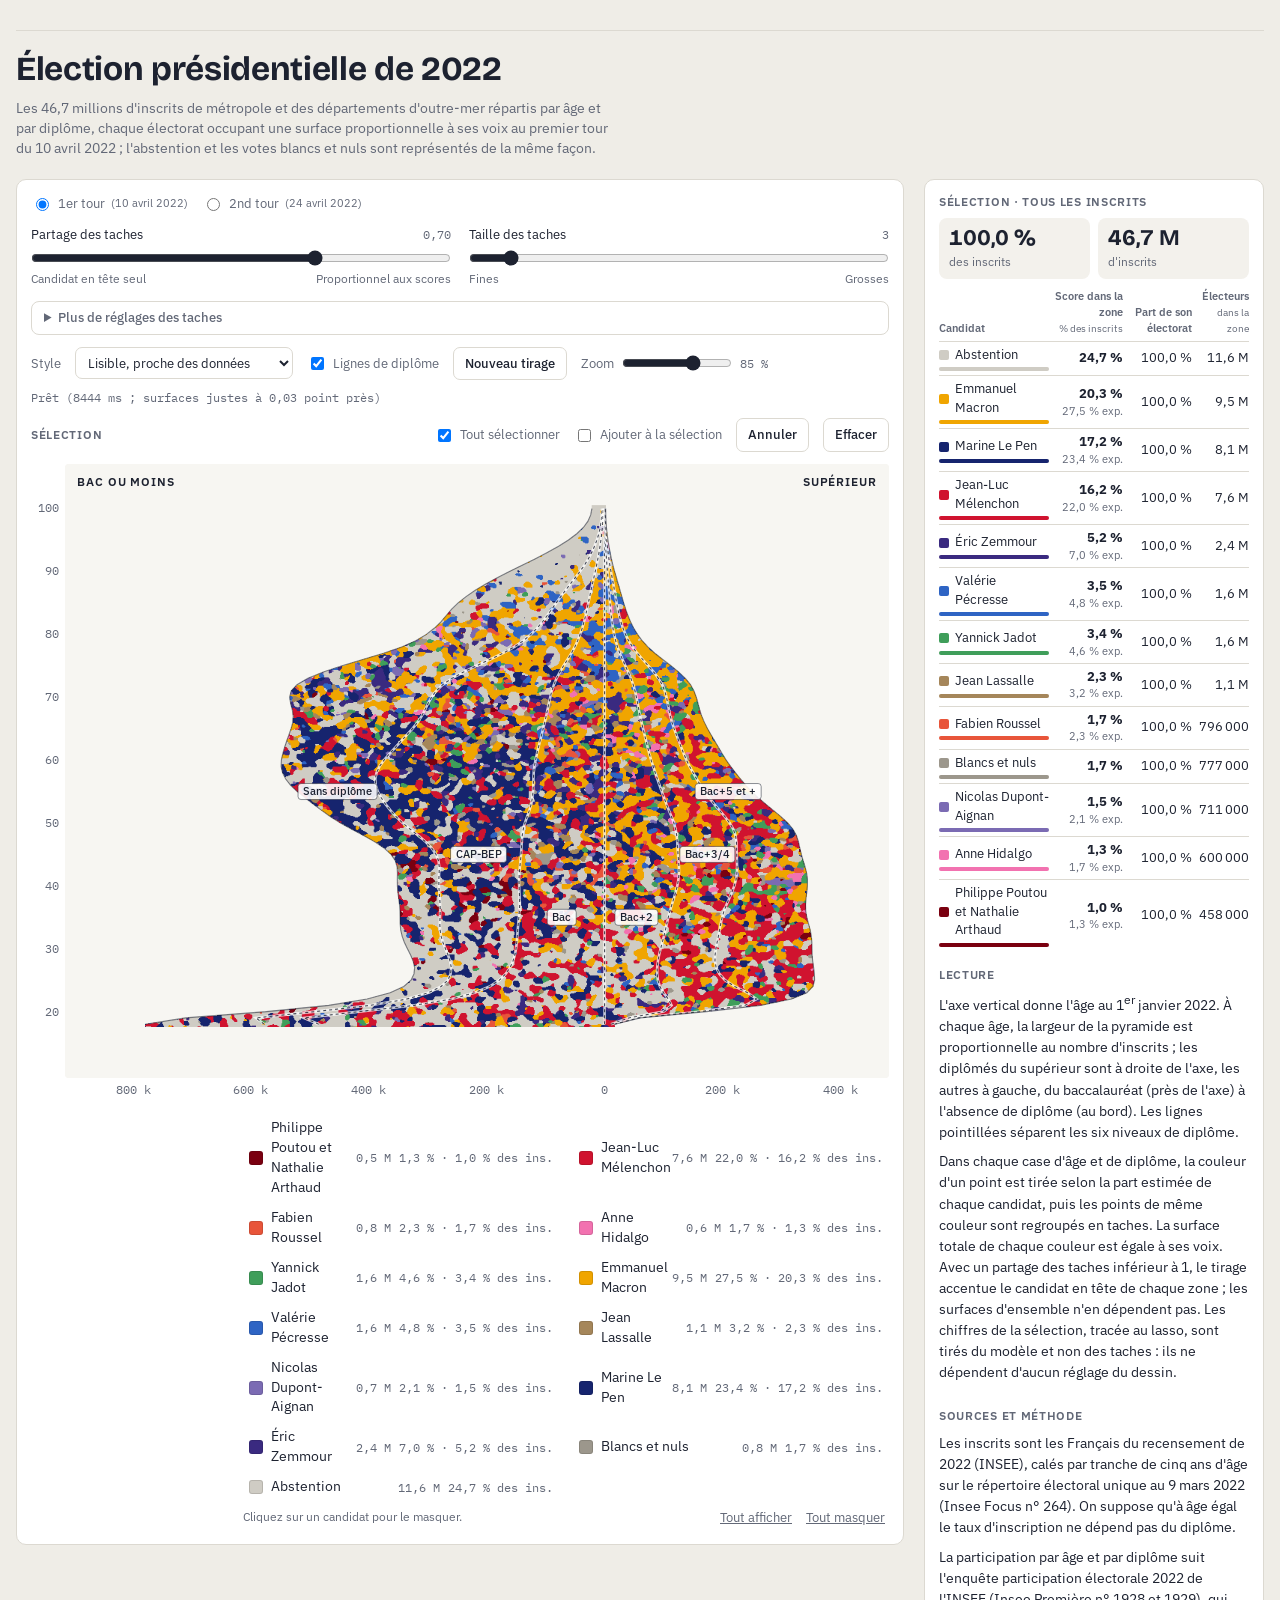
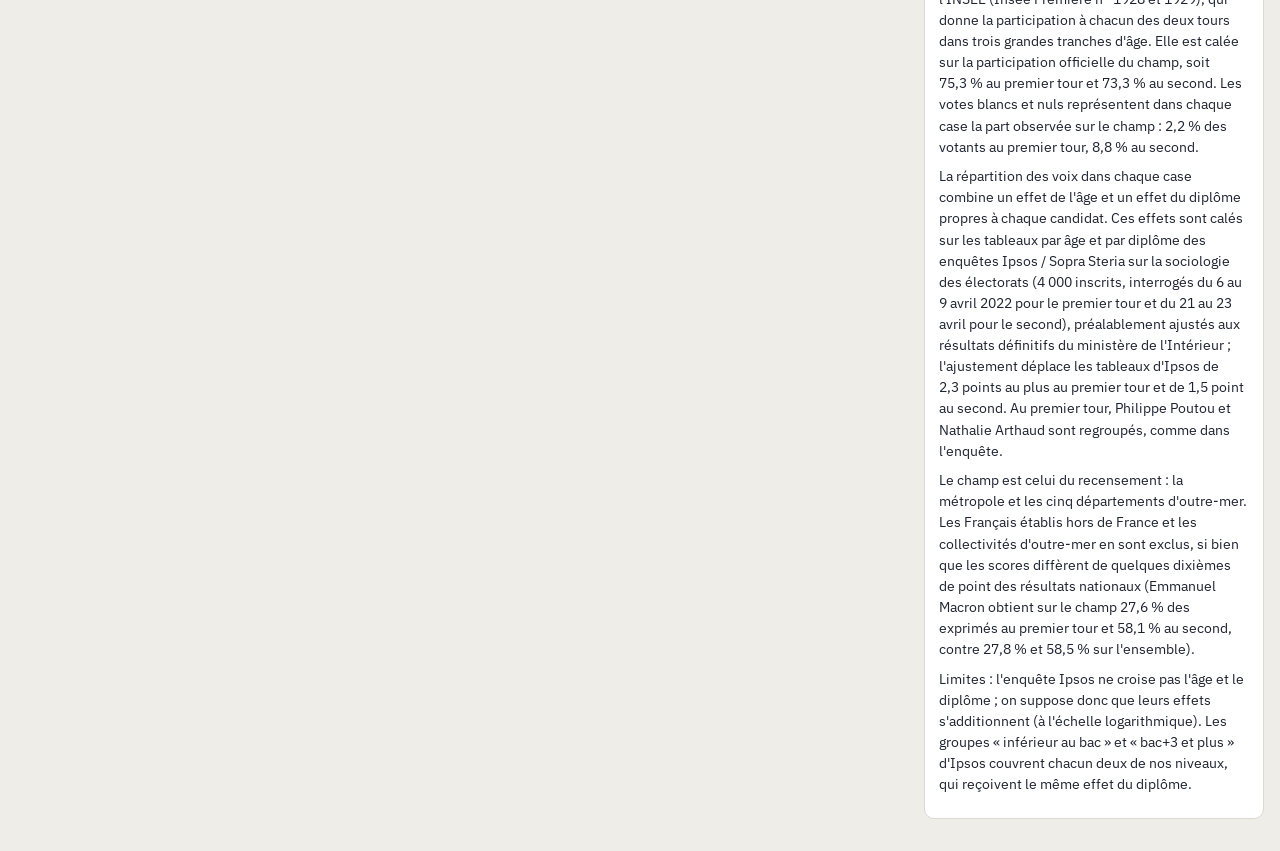
==== carte-2022.html @ 91944480 "Site à jour (version ed663c0 du dépôt de travail)" ====
<!doctype html>
<html lang="fr">
<head>
<meta charset="utf-8">
<meta name="robots" content="noindex, nofollow">
<meta name="viewport" content="width=device-width,initial-scale=1">
<title>Carte sociale du vote, 2022</title>
<link rel="preconnect" href="https://fonts.googleapis.com">
<link rel="stylesheet" href="https://fonts.googleapis.com/css2?family=Bricolage+Grotesque:opsz,wght@12..96,600;12..96,700&family=IBM+Plex+Sans:wght@400;500;600&family=IBM+Plex+Mono:wght@400;500&display=swap">
<link rel="stylesheet" href="style.css?v=ed663c0">
<script src="theme.js?v=ed663c0"></script>
<style>
  .mapbox.sans-gens{grid-template-columns:0 34px minmax(0,1fr)}
  @media (max-width:700px){.mapbox.sans-gens{grid-template-columns:0 26px minmax(0,1fr)}}
  .panel p{margin:0 0 .6em;font-size:.88rem;line-height:1.5}
</style>
</head>
<body>
<div class="wrap">
  <header>
    <nav class="onglets" aria-label="Pages du site"><label class="theme"><input type="checkbox" id="theme"> Mode clair</label></nav>
    <h1>Élection présidentielle de 2022</h1>
    <p class="sub">Les 46,7&nbsp;millions d'inscrits de métropole et des départements d'outre-mer répartis par âge et par diplôme, chaque électorat occupant une surface proportionnelle à ses voix <span id="tour_txt">au premier tour du 10 avril 2022</span> ; l'abstention et les votes blancs et nuls sont représentés de la même façon.</p>
  </header>

  <section class="stage" aria-label="Carte">
    <div class="toolbar" id="tour" role="radiogroup" aria-label="Tour affiché"></div>

    <div class="controls deux">
      <div class="ctl">
        <div class="row"><label for="temp">Partage des taches</label><output id="temp_o"></output></div>
        <input type="range" id="temp" min="0.05" max="1" step="0.05" value="0.7">
        <div class="ends"><span>Candidat en tête seul</span><span>Proportionnel aux scores</span></div>
      </div>
      <div class="ctl">
        <div class="row"><label for="grain">Taille des taches</label><output id="grain_o"></output></div>
        <input type="range" id="grain" min="2" max="14" step="1" value="3">
        <div class="ends"><span>Fines</span><span>Grosses</span></div>
      </div>
    </div>

    <details class="reglages">
      <summary>Plus de réglages des taches</summary>
      <div class="controls">
        <div class="ctl">
          <div class="row"><label for="grav">Regroupement (gravité)</label><output id="grav_o"></output></div>
          <input type="range" id="grav" min="0" max="4" step="0.25" value="1.25">
          <div class="ends"><span>Aucun</span><span>Maximal</span></div>
        </div>
        <div class="ctl">
          <div class="row"><label for="portee">Portée de la gravité</label><output id="portee_o"></output></div>
          <input type="range" id="portee" min="4" max="40" step="2" value="6">
          <div class="ends"><span>Voisins proches</span><span>Loin</span></div>
        </div>
        <div class="ctl">
          <div class="row"><label for="etir">Forme des taches</label><output id="etir_o"></output></div>
          <input type="range" id="etir" min="1" max="6" step="0.5" value="1.5">
          <div class="ends"><span>Rondes</span><span>Allongées (le long des âges)</span></div>
        </div>
      </div>
    </details>

    <div class="toolbar">
      <label class="opt" for="style">Style</label>
      <select id="style" class="style-sel" aria-label="Préréglage du style des taches"></select>
      <label class="opt"><input type="checkbox" id="dlines" checked> Lignes de diplôme</label>
      <button type="button" class="btn" id="reseed">Nouveau tirage</button>
      <label class="opt zoom" for="zoom">Zoom <input type="range" id="zoom" min="55" max="100" step="5" value="85"> <output id="zoom_o">85 %</output></label>
      <span class="spacer"></span>
      <span class="status" id="status" aria-live="polite"></span>
    </div>

    <div class="toolbar">
      <span class="tag inline">Sélection</span>
      <span class="spacer"></span>
      <label class="opt"><input type="checkbox" id="toutsel"> Tout sélectionner</label>
      <label class="opt"><input type="checkbox" id="add"> Ajouter à la sélection</label>
      <button type="button" class="btn" id="undo">Annuler</button>
      <button type="button" class="btn" id="clear">Effacer</button>
    </div>

    <div class="mapbox sans-gens">
      <div></div>
      <div class="yax" id="yax" aria-hidden="true"></div>
      <div class="map" id="map">
        <canvas id="tiles" role="img" aria-label="Pyramide des inscrits de 2022 par âge et diplôme, en taches colorées par candidat"></canvas>
        <canvas id="over" aria-hidden="true"></canvas>
        <canvas id="draw" aria-label="Zone de dessin du lasso"></canvas>
        <div class="side-l">Bac ou moins</div>
        <div class="side-r">Supérieur</div>
      </div>
      <div></div><div></div>
      <div class="xax" id="xax" aria-hidden="true"></div>
    </div>
    <div class="legende">
      <div class="chips" id="chips" role="group" aria-label="Légende : résultats officiels du tour affiché (cliquer pour masquer un candidat)"></div>
      <div class="links"><span class="hint-l">Cliquez sur un candidat pour le masquer.</span><button type="button" class="linkbtn" id="all">Tout afficher</button><button type="button" class="linkbtn" id="none">Tout masquer</button></div>
    </div>
  </section>

  <aside class="panel">
    <div id="bloc-sel">
      <div class="tag" id="seltitle">Sélection</div>
      <div id="sel"></div>
    </div>
    <div>
      <div class="tag">Lecture</div>
      <p>L'axe vertical donne l'âge au 1<sup>er</sup> janvier 2022. À chaque âge, la largeur de la pyramide est proportionnelle au nombre d'inscrits ; les diplômés du supérieur sont à droite de l'axe, les autres à gauche, du baccalauréat (près de l'axe) à l'absence de diplôme (au bord). Les lignes pointillées séparent les six niveaux de diplôme.</p>
      <p>Dans chaque case d'âge et de diplôme, la couleur d'un point est tirée selon la part estimée de chaque candidat, puis les points de même couleur sont regroupés en taches. La surface totale de chaque couleur est égale à ses voix. Avec un partage des taches inférieur à 1, le tirage accentue le candidat en tête de chaque zone ; les surfaces d'ensemble n'en dépendent pas. Les chiffres de la sélection, tracée au lasso, sont tirés du modèle et non des taches : ils ne dépendent d'aucun réglage du dessin.</p>
    </div>
    <div>
      <div class="tag">Sources et méthode</div>
      <p>Les inscrits sont les Français du recensement de 2022 (INSEE), calés par tranche de cinq ans d'âge sur le répertoire électoral unique au 9 mars 2022 (Insee Focus n°&nbsp;264). On suppose qu'à âge égal le taux d'inscription ne dépend pas du diplôme.</p>
      <p>La participation par âge et par diplôme suit l'enquête participation électorale 2022 de l'INSEE (Insee Première n°&nbsp;1928 et 1929), qui donne la participation à chacun des deux tours dans trois grandes tranches d'âge. Elle est calée sur la participation officielle du champ, soit 75,3&nbsp;% au premier tour et 73,3&nbsp;% au second. Les votes blancs et nuls représentent dans chaque case la part observée sur le champ : 2,2&nbsp;% des votants au premier tour, 8,8&nbsp;% au second.</p>
      <p>La répartition des voix dans chaque case combine un effet de l'âge et un effet du diplôme propres à chaque candidat. Ces effets sont calés sur les tableaux par âge et par diplôme des enquêtes Ipsos / Sopra Steria sur la sociologie des électorats (4&nbsp;000 inscrits, interrogés du 6 au 9 avril 2022 pour le premier tour et du 21 au 23 avril pour le second), préalablement ajustés aux résultats définitifs du ministère de l'Intérieur ; l'ajustement déplace les tableaux d'Ipsos de 2,3&nbsp;points au plus au premier tour et de 1,5&nbsp;point au second. Au premier tour, Philippe Poutou et Nathalie Arthaud sont regroupés, comme dans l'enquête.</p>
      <p>Le champ est celui du recensement : la métropole et les cinq départements d'outre-mer. Les Français établis hors de France et les collectivités d'outre-mer en sont exclus, si bien que les scores diffèrent de quelques dixièmes de point des résultats nationaux (Emmanuel Macron obtient sur le champ 27,6&nbsp;% des exprimés au premier tour et 58,1&nbsp;% au second, contre 27,8&nbsp;% et 58,5&nbsp;% sur l'ensemble).</p>
      <p>Limites : l'enquête Ipsos ne croise pas l'âge et le diplôme ; on suppose donc que leurs effets s'additionnent (à l'échelle logarithmique). Les groupes « inférieur au bac » et « bac+3 et plus » d'Ipsos couvrent chacun deux de nos niveaux, qui reçoivent le même effet du diplôme.</p>
    </div>
  </aside>
</div>
<script src="taches.js?v=ed663c0"></script>
<script src="carte-2022.js?v=ed663c0"></script>
</body>
</html>
---- style.css ----
:root{
  --bg:#efede7; --panel:#ffffff; --paper:#f7f6f2; --fg:#1d2230; --muted:#626877; --line:#dcd9d1; --chip:#f3f1ec; --accent:#e0115f;
  --dip0:#86b6ef; --dip1:#5598e7; --dip2:#3987e5; --dip3:#256abf; --dip4:#184f95; --dip5:#0d366b;
  --f-display:"Bricolage Grotesque","Helvetica Neue",Arial,sans-serif;
  --f-body:"IBM Plex Sans","Helvetica Neue",Arial,sans-serif;
  --f-mono:"IBM Plex Mono",ui-monospace,Menlo,monospace;
  color-scheme:light;
}
@media (prefers-color-scheme: dark){
  :root:not([data-theme="light"]){--bg:#15171d;--panel:#1d2028;--fg:#e9eaef;--muted:#9da3b1;--line:#30343f;--chip:#262a33;--accent:#ff4d8d;--dip0:#184f95;--dip1:#256abf;--dip2:#3987e5;--dip3:#6da7ec;--dip4:#9ec5f4;--dip5:#cde2fb;color-scheme:dark}
}
*{box-sizing:border-box}
body{margin:0;background:var(--bg);color:var(--fg);font:14px/1.45 var(--f-body);padding:20px 16px 32px}
.wrap{max-width:1360px;margin:0 auto;display:grid;grid-template-columns:minmax(0,1fr) 340px;gap:20px;align-items:start}
@media (max-width:1000px){.wrap{grid-template-columns:minmax(0,1fr)}}
header{grid-column:1/-1}
h1{font-family:var(--f-display);font-weight:700;font-size:clamp(1.5rem,3vw,2.1rem);margin:0 0 4px;letter-spacing:-.01em}
.sub{margin:0;color:var(--muted);max-width:75ch}
.stage,.panel{background:var(--panel);border:1px solid var(--line);border-radius:10px;padding:14px;min-width:0}
.stage{display:flex;flex-direction:column;gap:12px}
.controls{display:grid;grid-template-columns:minmax(0,1.2fr) minmax(0,1fr) minmax(0,1fr);gap:10px 18px;align-items:end}
@media (max-width:700px){.controls{grid-template-columns:minmax(0,1fr)}}
.controls.deux{grid-template-columns:minmax(0,1fr) minmax(0,1fr);align-items:start}
@media (max-width:700px){.controls.deux{grid-template-columns:minmax(0,1fr)}}
.ctl-hyp{margin:2px 0 10px}
.ctl{display:flex;flex-direction:column;gap:3px;min-width:0;font-size:.84rem}
.ctl .row{display:flex;justify-content:space-between;gap:8px}
.ctl output{font-family:var(--f-mono);font-size:.78rem;color:var(--muted)}
.ctl input[type=range]{width:100%;accent-color:var(--fg);margin:2px 0}
.ctl select{font:inherit;padding:6px 8px;border-radius:7px;border:1px solid var(--line);background:var(--panel);color:var(--fg)}
.ends{display:flex;justify-content:space-between;font-size:.72rem;color:var(--muted)}
/* effet loupe du partage des taches : jauge de la part de surface redessinée d'une autre couleur que le modèle */
.loupe{display:grid;grid-template-columns:auto minmax(40px,1fr) auto;align-items:center;gap:8px;margin-top:6px;padding:5px 9px;border-radius:7px;background:var(--chip);font-size:.76rem;cursor:help}
.loupe-nom{color:var(--fg)}
.loupe-nom small{color:var(--muted);font-size:inherit;margin-left:3px}
.loupe-barre{height:5px;border-radius:3px;background:var(--line);overflow:hidden}
.loupe-barre i{display:block;height:100%;width:var(--l,0%);border-radius:3px;background:var(--lc,var(--muted));transition:width .2s}
.loupe-val{font-family:var(--f-mono);color:var(--fg);white-space:nowrap}
.toolbar{display:flex;flex-wrap:wrap;gap:8px 14px;align-items:center}
.opt{display:flex;align-items:center;gap:6px;font-size:.84rem;color:var(--muted)}
.btn{font:inherit;font-size:.84rem;font-weight:500;padding:6px 11px;border-radius:7px;border:1px solid var(--line);background:var(--panel);color:var(--fg);cursor:pointer}
.btn:hover{border-color:var(--muted)}
.spacer{flex:1}
.status{font-size:.78rem;color:var(--muted);font-family:var(--f-mono)}
button:focus-visible,input:focus-visible,select:focus-visible{outline:2px solid var(--accent);outline-offset:2px}
.zoom input{width:110px;accent-color:var(--fg)}
.zoom output{font-family:var(--f-mono);font-size:.78rem;min-width:3.2em}
.mapbox{display:grid;grid-template-columns:178px 34px minmax(0,1fr);grid-template-rows:auto 24px}
.gens{position:relative}
.gen{position:absolute;left:0;right:6px;display:flex;gap:7px;padding:4px 0;cursor:pointer;border:none;background:none;text-align:left;font:inherit;color:inherit;overflow:hidden}
.gen .bar{flex:none;width:6px;border-radius:2px}
.gen .txt{min-width:0;display:flex;flex-direction:column;justify-content:center;gap:1px;font-size:.7rem;line-height:1.2}
.gen b{font-size:.76rem;font-weight:600;white-space:nowrap}
.gen .yrs{font-weight:500}
.gen .tops{color:var(--fg)}
.gen .ab{color:var(--muted);font-size:.68rem;white-space:nowrap}
.gen:hover .txt,.gen.on .txt{text-decoration:underline;text-underline-offset:2px}
.gen.on .bar{box-shadow:0 0 0 2px var(--fg)}
.gen .lettre{display:none;font:600 .72rem var(--f-body);align-self:center}
@media (max-width:700px){.mapbox{grid-template-columns:12px 26px minmax(0,1fr)}.gen{gap:0;right:2px}.gen .txt{display:none}}
/* sur une seule colonne, le bloc « Sélection » est déplacé sous la carte (app.js, placerSelection) */
.stage>#bloc-sel{margin:10px 0 4px}
#draw{touch-action:none;cursor:crosshair}
.tag.inline{margin:0}
.kpi{display:grid;grid-template-columns:1fr 1fr;gap:8px;margin-bottom:10px}
.kpi div{background:var(--chip);border-radius:8px;padding:8px 10px}
.kpi b{display:block;font-family:var(--f-display);font-size:1.4rem;font-weight:700;font-variant-numeric:tabular-nums;line-height:1.1}
.kpi small{color:var(--muted);font-size:.74rem}
.res{width:100%;border-collapse:collapse;font-size:.8rem;font-variant-numeric:tabular-nums}
.res th{font-size:.68rem;font-weight:600;color:var(--muted);text-align:right;padding:0 0 4px 6px;vertical-align:bottom}
.res th:first-child{text-align:left;padding-left:0}
.res td{padding:4px 0 4px 6px;border-top:1px solid var(--line);text-align:right;white-space:nowrap}
.res td:first-child{text-align:left;padding-left:0;white-space:normal}
.res .nm2{display:flex;align-items:center;gap:6px}
.res .sq{width:10px;height:10px;border-radius:2px;flex:none}
.res .barre{height:4px;background:var(--chip);border-radius:2px;margin-top:3px}
.res .barre i{display:block;height:100%;border-radius:2px}
.res tr.bloc td{font-weight:600}
.res tr.dim td{opacity:.45}
.empty{color:var(--muted);background:var(--chip);border-radius:8px;padding:10px;font-size:.84rem}
.yax{position:relative}
.yax span{position:absolute;right:6px;transform:translateY(-50%);font-family:var(--f-mono);font-size:.72rem;color:var(--muted)}
.map{position:relative;aspect-ratio:1100/820;background:var(--paper);border-radius:4px;overflow:hidden}
.map canvas{position:absolute;inset:0;width:100%;height:100%}
#over{cursor:crosshair}
.side-l,.side-r{position:absolute;top:10px;font:600 .72rem var(--f-body);letter-spacing:.08em;text-transform:uppercase;color:#1d2230;pointer-events:none}
.side-l{left:12px}.side-r{right:12px}
.xax{grid-column:3;position:relative}
.xax span{position:absolute;top:4px;transform:translateX(-50%);font-family:var(--f-mono);font-size:.72rem;color:var(--muted);white-space:nowrap}
.panel{display:flex;flex-direction:column;gap:16px}
.tag{font-size:.72rem;font-weight:600;letter-spacing:.06em;text-transform:uppercase;color:var(--muted);margin-bottom:8px}
.legende{padding-left:212px}
@media (max-width:700px){.legende{padding-left:0}}
.chips{display:grid;grid-template-columns:repeat(auto-fill,minmax(290px,1fr));gap:2px 14px}
.hint-l{font-size:.78rem;color:var(--muted);margin-right:auto}
.chip{display:grid;grid-template-columns:14px minmax(0,1fr) auto auto;gap:8px;align-items:center;padding:4px 6px;border-radius:6px;cursor:pointer;user-select:none;font-size:.86rem}
.chip:hover{background:var(--chip)}
.chip input{position:absolute;opacity:0;pointer-events:none}
.chip .sw{width:14px;height:14px;border-radius:3px;box-shadow:inset 0 0 0 1px rgba(0,0,0,.12)}
.chip small{font-family:var(--f-mono);color:var(--muted);font-size:.74rem;text-align:right}
.chip.off{opacity:.5}
.chip.off .sw{background:transparent!important;box-shadow:inset 0 0 0 1.5px var(--muted)}
.chip.off .nm{text-decoration:line-through}
.links{display:flex;gap:6px;margin-top:6px}
.linkbtn{font:inherit;font-size:.8rem;background:none;border:none;color:var(--muted);text-decoration:underline;cursor:pointer;padding:2px 4px}
.sondage{font-size:.86rem}
.sondage p{margin:6px 0 0;color:var(--muted);font-size:.78rem}
.notice{margin-top:4px}
.notice summary{cursor:pointer;font-size:.78rem;color:var(--muted);width:max-content}
.notice summary:hover{color:var(--fg)}
.notice p{margin:4px 0 0;color:var(--muted);font-size:.78rem}
.foot{font-size:.74rem;color:var(--muted);margin:0}
/* page Méthode */
.doc{max-width:760px;margin:0 auto;font-size:1rem;line-height:1.65}
.doc h1{margin:8px 0 6px}
.doc h2{font-family:var(--f-display);font-weight:700;font-size:1.3rem;margin:2em 0 .5em}
.doc .chapo{color:var(--muted);font-size:1.08rem;margin:0 0 1.5em}
.doc a{color:inherit;text-decoration-color:var(--muted);text-underline-offset:2px}
.doc ul{padding-left:1.2em}.doc li{margin:.4em 0}
.doc code{font-family:var(--f-mono);font-size:.86em;background:var(--chip);padding:1px 5px;border-radius:4px}
.encadre{background:var(--panel);border:1px solid var(--line);border-radius:10px;padding:4px 20px 8px}
.encadre h2{margin-top:.8em}
.limites dt{font-weight:600;margin-top:1em}
.limites dd{margin:.2em 0 0;color:var(--fg)}
.retour{font-size:.9rem}.retour a{color:var(--muted)}
.retour.bas{margin-top:3em}
header .nav{margin-top:6px;font-size:.88rem}
header .nav a{color:var(--muted);text-underline-offset:2px}
.tab-wrap{overflow-x:auto;margin:1em 0}
.fiab-tab{width:100%;border-collapse:collapse;font-size:.9rem;line-height:1.5;min-width:560px}
.fiab-tab th{text-align:left;font-size:.74rem;font-weight:600;letter-spacing:.04em;text-transform:uppercase;color:var(--muted);padding:0 10px 8px 0;border-bottom:1px solid var(--line)}
.fiab-tab td{vertical-align:top;padding:10px 10px 10px 0;border-bottom:1px solid var(--line)}
.fiab-tab td:first-child{font-weight:600;width:26%}
.fiab-tab td:nth-child(2){width:120px;white-space:nowrap}
.fiab{display:inline-block;font-size:.76rem;font-weight:600;padding:2px 9px;border-radius:999px}
.fiab.f1{background:#d8efdc;color:#1d5b2a}
.fiab.f2{background:#e6f0d2;color:#46601a}
.fiab.f3{background:#fbe9c8;color:#7a4b06}
.fiab.f4{background:#f9d6cf;color:#8a2412}
.fiab.f5{background:#e4e2dd;color:#4a4a48}
.note-tab{font-size:.8rem;color:var(--muted)}
/* page « Électorat de chaque candidat » */
.ep{max-width:1600px;margin:0 auto;background:var(--panel);border:1px solid var(--line);border-radius:10px;padding:16px}
.ep .nav{margin:0 0 6px;font-size:.86rem}.ep .nav a{color:var(--muted);text-underline-offset:2px}
.ep-tete{display:flex;flex-wrap:wrap;gap:12px 28px;justify-content:space-between;align-items:end}
.ep-tete h1{font-size:clamp(1.3rem,2.4vw,1.8rem)}
.ep-ctl{display:grid;grid-template-columns:minmax(0,300px) 200px 200px;gap:10px 18px;align-items:end}
@media (max-width:620px){.ep-ctl{grid-template-columns:minmax(0,1fr)}}
.ep-sondage{margin:8px 0 14px;font-size:.78rem;color:var(--muted)}
.ep-corps{display:grid;grid-template-columns:minmax(0,4fr) minmax(0,7fr);gap:18px 24px;align-items:start}
@media (max-width:1100px){.ep-corps{grid-template-columns:minmax(0,1fr)}}
.ep-tout canvas{display:block;width:100%;aspect-ratio:5/4;max-height:72vh;margin-top:4px}
.ep .t{display:flex;justify-content:space-between;align-items:baseline;gap:6px;font-size:.88rem}
.ep-tout .t{font-size:.95rem}.ep-tout .opt{font-size:.78rem}
.ep .t b{font-weight:600;display:flex;align-items:center;gap:5px;min-width:0;white-space:nowrap;overflow:hidden;text-overflow:ellipsis}
.ep .t b i{flex:none;width:9px;height:9px;border-radius:2px}
.ep .t small{font-family:var(--f-mono);color:var(--muted);font-size:.72rem;white-space:nowrap}
.pt-grille{display:grid;grid-template-columns:repeat(auto-fill,minmax(210px,1fr));gap:18px 18px}
.pt-carte{min-width:0}
.pt-carte canvas{display:block;width:100%;aspect-ratio:5/4;margin-top:1px}
.pt-barre{height:5px;background:var(--chip);border-radius:2px;overflow:hidden}
.pt-barre i{display:block;height:100%}
.pt-leg{display:flex;flex-wrap:wrap;gap:3px 12px;font-size:.76rem;color:var(--muted);margin-top:6px}
.pt-leg i{display:inline-block;width:9px;height:9px;border-radius:2px;margin-right:4px;vertical-align:-1px}
.pt-pied{display:grid;grid-template-columns:260px minmax(0,1fr);gap:10px 28px;margin-top:18px;align-items:start}
@media (max-width:700px){.pt-pied{grid-template-columns:minmax(0,1fr)}}
.pt-pied p{margin:0;font-size:.78rem;color:var(--muted)}
.pt-cle i{display:block;height:12px;border-radius:2px;margin:6px 0 2px;background:linear-gradient(90deg,#f7f6f2,#16246e);box-shadow:inset 0 0 0 1px var(--line)}
.doc h3{font-size:1.05rem;margin:1.6em 0 .4em}
.pt-carte .t{flex-wrap:wrap;row-gap:0}
.theme{display:inline-flex;align-items:center;gap:5px;margin-left:12px;font-size:.82rem;color:var(--muted);cursor:pointer;white-space:nowrap}
.theme[hidden]{display:none}
@media (min-width:1101px){.ep-tout{position:sticky;top:12px}}
.pt-carte .membres{font-size:.72rem;color:var(--muted);margin-top:-1px}
.ptall-box{position:relative}
.ptvide{position:absolute;inset:0;display:flex;align-items:center;justify-content:center;margin:0;font-size:.85rem;color:var(--muted)}
.ptvide[hidden]{display:none}
.ep-tout .liens{display:flex;gap:2px}
.pt-leg .leg{font:inherit;font-size:.8rem;color:var(--fg);background:none;border:1px solid transparent;border-radius:6px;padding:2px 6px;cursor:pointer;display:inline-flex;align-items:center}
.pt-leg .leg:hover{background:var(--chip)}
.pt-leg .leg.off{color:var(--muted);text-decoration:line-through;opacity:.6}
.pt-leg .leg.off i{background:transparent!important;box-shadow:inset 0 0 0 1.5px var(--muted)}
.pt-aide{margin:2px 0 0;font-size:.72rem;color:var(--muted)}
.res small.ins{display:block;font-size:.66rem;color:var(--muted);font-weight:400}
.gen .tops i{font-style:normal;color:var(--muted)}
.res th small{font-weight:400;font-size:.62rem}
.onglets{display:flex;flex-wrap:wrap;align-items:center;gap:4px;margin:0 0 14px;padding-bottom:10px;border-bottom:1px solid var(--line)}
.onglets a{font-size:.86rem;font-weight:500;color:var(--muted);text-decoration:none;padding:6px 12px;border-radius:7px;border:1px solid transparent}
.onglets a:hover{color:var(--fg);background:var(--chip)}
.onglets a[aria-current="page"]{color:var(--bg);background:var(--fg)}
.onglets .theme{margin-left:auto}
body>nav.onglets{max-width:1360px;margin:0 auto 14px}
.doc .onglets a{text-decoration:none}
.ctl[hidden]{display:none}
.construction .formule{font-family:var(--f-mono);font-size:.86rem;line-height:1.7;background:var(--chip);border-left:3px solid var(--accent);border-radius:4px;padding:8px 12px;margin:.6em 0 1em;overflow-x:auto}
.construction var{font-style:italic;font-family:inherit}
.construction .formule var{font-family:var(--f-body)}
.construction .chaine{list-style:none;padding:0;margin:1.6em 0;display:flex;flex-wrap:wrap;gap:6px}
.construction .chaine li{margin:0}
.construction .chaine a{display:inline-flex;align-items:center;gap:6px;font-size:.84rem;text-decoration:none;color:var(--fg);background:var(--panel);border:1px solid var(--line);border-radius:999px;padding:4px 12px 4px 4px}
.construction .chaine a:hover{border-color:var(--muted)}
.construction .chaine b,.construction .num{display:inline-flex;align-items:center;justify-content:center;width:22px;height:22px;border-radius:50%;background:var(--fg);color:var(--bg);font:600 .78rem var(--f-body)}
.construction .num{width:30px;height:30px;font-size:.95rem;flex:none}
.construction .etape{border-top:1px solid var(--line);margin-top:2.4em;padding-top:.4em}
.construction .etape h2{display:flex;flex-wrap:wrap;align-items:center;gap:8px 10px}
.construction .etape h2 .fiab{font-family:var(--f-body)}
.construction h3{font-size:.8rem;letter-spacing:.06em;text-transform:uppercase;color:var(--muted);margin:1.5em 0 .3em}
.petit-tab{border-collapse:collapse;font-size:.86rem;margin:.6em 0 1em;font-variant-numeric:tabular-nums;display:block;overflow-x:auto}
.petit-tab th,.petit-tab td{padding:4px 12px 4px 0;text-align:right;border-bottom:1px solid var(--line);white-space:nowrap}
.petit-tab th{font-size:.74rem;color:var(--muted);font-weight:600}
.petit-tab td:first-child,.petit-tab th:first-child{text-align:left}
.graphe{margin:1.2em 0 1.6em;padding:0}
.graphe figcaption{font-size:.95rem;margin-bottom:4px}
.graphe figcaption b{display:block;font-weight:600}
.graphe figcaption span{color:var(--muted);font-size:.84rem}
.g-corps{position:relative}
.g-corps svg{display:block;width:100%;height:auto;overflow:visible;touch-action:pan-y}
.g-leg{display:flex;flex-wrap:wrap;gap:3px 14px;font-size:.78rem;color:var(--muted);margin:4px 0 2px}
.g-leg i{display:inline-block;width:14px;height:3px;border-radius:2px;background:var(--c);margin-right:5px;vertical-align:3px}
.g-leg i.pt{width:8px;height:8px;border-radius:50%;vertical-align:0}
.g-leg i.tir{background:repeating-linear-gradient(90deg,var(--c) 0 4px,transparent 4px 7px)}
.g-grille{stroke:var(--line);stroke-width:1}
.g-base{stroke:var(--muted);stroke-width:1;opacity:.6}
.g-ref{stroke:var(--muted);stroke-width:1;stroke-dasharray:3 3}
.g-axe{fill:var(--muted);font:11px var(--f-mono)}
.g-ligne{fill:none;stroke-width:2;stroke-linejoin:round;stroke-linecap:round}
.g-ligne.tir{stroke-dasharray:5 4}
.g-pt{stroke:var(--panel);stroke-width:2}
.g-aire{stroke:var(--panel);stroke-width:1.5}
.g-ret{stroke:var(--muted);stroke-width:1}
.g-bulle{position:absolute;top:30px;z-index:2;pointer-events:none;background:var(--panel);border:1px solid var(--line);border-radius:8px;padding:7px 10px;font-size:.78rem;box-shadow:0 4px 14px rgba(0,0,0,.12);min-width:150px}
.g-bulle[hidden]{display:none}
.g-bulle table{border-collapse:collapse;margin-top:3px}
.g-bulle td{padding:1px 0}
.g-bulle td+td{padding-left:12px;text-align:right;font-family:var(--f-mono)}
.g-bulle i{display:inline-block;width:8px;height:8px;border-radius:2px;margin-right:5px}
.g-note{font-size:.8rem;color:var(--muted);margin:4px 0 0}
.g-trio{display:grid;grid-template-columns:repeat(3,minmax(0,1fr));gap:4px 16px}
.g-duo{display:grid;grid-template-columns:repeat(2,minmax(0,1fr));gap:4px 18px}
@media (max-width:640px){.g-trio,.g-duo{grid-template-columns:minmax(0,1fr)}}
.g-trio .graphe,.g-duo .graphe{margin:.4em 0}
.g-trio figcaption b,.g-duo figcaption b{font-size:.88rem}
.demo{display:grid;grid-template-columns:repeat(4,minmax(0,1fr));gap:12px;margin:1em 0 .4em}
@media (max-width:640px){.demo{grid-template-columns:repeat(2,minmax(0,1fr))}}
.demo canvas{display:block;width:100%;aspect-ratio:1;image-rendering:pixelated;border-radius:4px}
.demo div{font-size:.8rem;margin-top:4px;line-height:1.35}
.demo small{display:block;color:var(--muted);font-family:var(--f-mono);font-size:.72rem}
.reglages{margin:2px 0 0;border:1px solid var(--line);border-radius:8px;padding:6px 12px}
.reglages summary{cursor:pointer;font-size:.84rem;color:var(--muted);font-weight:500}
.reglages[open] summary{margin-bottom:8px}
.reglages .opt{margin-top:8px}
.style-sel{font:inherit;font-size:.84rem;padding:5px 8px;border-radius:7px;border:1px solid var(--line);background:var(--panel);color:var(--fg);max-width:100%}

/* Construction : résumé en clair puis explication détaillée dépliable */
.construction .resume{font-size:1.02rem;line-height:1.65;background:var(--panel);border:1px solid var(--line);border-left:3px solid var(--accent);border-radius:0 10px 10px 0;padding:12px 18px;margin:.7em 0 .9em}
.construction .encadre .resume{border:0;background:none;padding:0}
.construction details.detail>summary{cursor:pointer;display:inline-flex;align-items:center;gap:8px;font-size:.88rem;font-weight:600;color:var(--accent);padding:4px 0;list-style:none}
.construction details.detail>summary::-webkit-details-marker{display:none}
.construction details.detail>summary::before{content:"";width:0;height:0;border-left:6px solid currentColor;border-top:4px solid transparent;border-bottom:4px solid transparent;transition:transform .15s}
.construction details.detail[open]>summary::before{transform:rotate(90deg)}
.construction details.detail[open]>summary{margin-bottom:.4em}
.construction .mode-lecture{font-size:.9rem;color:var(--muted);display:flex;flex-wrap:wrap;align-items:center;gap:8px 12px}
@media print{.construction details.detail>*{display:block}}

.reglages.participation .aide{font-size:.8rem;color:var(--muted);line-height:1.5;margin:.4em 0 .6em}
.reglages.participation summary b{color:var(--fg);font-weight:600}
.ep-participation{margin:0 0 14px}
.part-graphes{display:grid;grid-template-columns:repeat(auto-fit,minmax(260px,1fr));gap:10px 18px;margin:.6em 0}
.part-graphes figure{margin:0}
.part-graphes figcaption{font-size:.82rem;font-weight:600}
.part-graphes figcaption small{font-weight:400;color:var(--muted);margin-left:6px}
.part-svg{width:100%;height:auto;display:block}
.part-grille{stroke:var(--line);stroke-width:1}
.part-axe{font-size:9.5px;fill:var(--muted);font-family:var(--f-mono)}
.part-base{fill:none;stroke:var(--muted);stroke-width:1.5;stroke-dasharray:4 3}
.part-nouv{fill:none;stroke:var(--accent);stroke-width:2}
.part-tige{stroke:var(--accent);stroke-width:2}
.part-pt-base{fill:var(--panel);stroke:var(--muted);stroke-width:1.5}
.part-pt{fill:var(--accent)}
.part-val{font-size:9.5px;fill:var(--fg);font-family:var(--f-mono)}

/* incertitude : hachures sur la pyramide (app.js, superposer) et leur légende */
.incert-ctl{display:flex;flex-wrap:wrap;align-items:center;gap:6px 10px;margin-top:10px;font-size:.84rem;color:var(--muted)}
.incert-leg{margin:6px 0 0;font-size:.8rem;color:var(--muted);line-height:1.5}
.incert-leg .niv{display:flex;flex-wrap:wrap;gap:4px 14px;align-items:center;margin-top:4px}
.incert-leg i{display:inline-block;width:16px;height:12px;border-radius:2px;margin-right:5px;vertical-align:-2px;border:1px solid var(--line)}
.incert-leg i{background-color:#f7f6f2}
.incert-leg i.moy{background-image:repeating-linear-gradient(135deg,rgba(29,34,48,.45) 0 1px,transparent 1px 6px)}
.incert-leg i.lar{background-image:repeating-linear-gradient(135deg,rgba(29,34,48,.65) 0 1.2px,transparent 1.2px 3px)}

/* pyramide seule, intégrée dans une autre page (index.html?vue=…) */
html.vue body{padding:0;background:var(--panel)}
html.vue .wrap{display:block;max-width:none}
html.vue header,html.vue .controls,html.vue .stage>details,html.vue .toolbar,html.vue .panel,html.vue .legende,html.vue .incert-leg{display:none}
html.vue .gens{visibility:hidden;overflow:hidden}
html.vue .stage{border:0;padding:4px;background:transparent}
html.vue .mapbox{grid-template-columns:0 30px minmax(0,1fr)}

/* page Présentation */
.presentation .ouvrir{display:flex;flex-wrap:wrap;gap:10px;margin:0 0 1.6em}
.presentation .ouvrir.bas{margin-top:2em}
.presentation .ouvrir .btn{text-decoration:none;font-size:.95rem;padding:9px 16px}
.presentation .btn-fort{background:var(--fg);color:var(--bg);border-color:var(--fg)}
.presentation .btn-fort:hover{opacity:.88;border-color:var(--fg)}
.presentation .schema{margin:.4em 0 1em;background:var(--panel);border:1px solid var(--line);border-radius:10px;padding:12px}
.presentation .schema svg{display:block;width:100%;max-width:520px;height:auto;margin:0 auto}
.schema .s-forme{fill:var(--chip);stroke:var(--fg);stroke-width:1.5;stroke-dasharray:5 4}
.schema .s-axe{stroke:var(--fg);stroke-width:1.5}
.schema .s-dip{stroke:var(--muted);stroke-width:1;stroke-dasharray:3 4}
.schema .s-fl{stroke:var(--accent);stroke-width:1.5}
.schema .s-pt{fill:var(--accent)}
.schema .s-t{fill:var(--muted);font:12px var(--f-body)}
.schema .s-fond{fill:var(--fg);paint-order:stroke;stroke:var(--chip);stroke-width:4px}
.presentation .etapes-usage{padding-left:1.4em}
.presentation .etapes-usage li{margin:.7em 0}
.sub a{color:inherit;text-underline-offset:2px}
.schema .s-gras{fill:var(--fg);font-weight:600}
/* Français de l'étranger : carré à l'échelle dans le coin supérieur gauche de la carte, zone vide (plus de 80 ans, bac ou moins) */
.etranger{position:absolute;inset:0;pointer-events:none}
.etranger .etr-carre{position:absolute;left:14px;top:34px;width:var(--cote);aspect-ratio:1;display:flex;flex-direction:column;border:1px dashed #1d2230;pointer-events:auto;cursor:help}
.etr-carre i{display:block}
.etr-abs{flex:1;background:#cfccc4}
.etr-vot{height:var(--vot);background:repeating-linear-gradient(135deg,#7d8290 0 3px,#9a9eaa 3px 6px)}
.etranger .etr-txt{position:absolute;top:32px;left:calc(14px + var(--cote) + 8px);display:flex;flex-direction:column;align-items:flex-start;font:.7rem/1.35 var(--f-body);color:#4a5060;text-align:left;background:color-mix(in srgb,var(--paper) 85%,transparent);padding:1px 4px 2px 2px;border-radius:3px;pointer-events:auto;cursor:help}
.etr-txt b{color:#1d2230;font-weight:600}
@media (max-width:700px){.etranger .etr-txt span{display:none}.etranger .etr-txt{font-size:.62rem}}
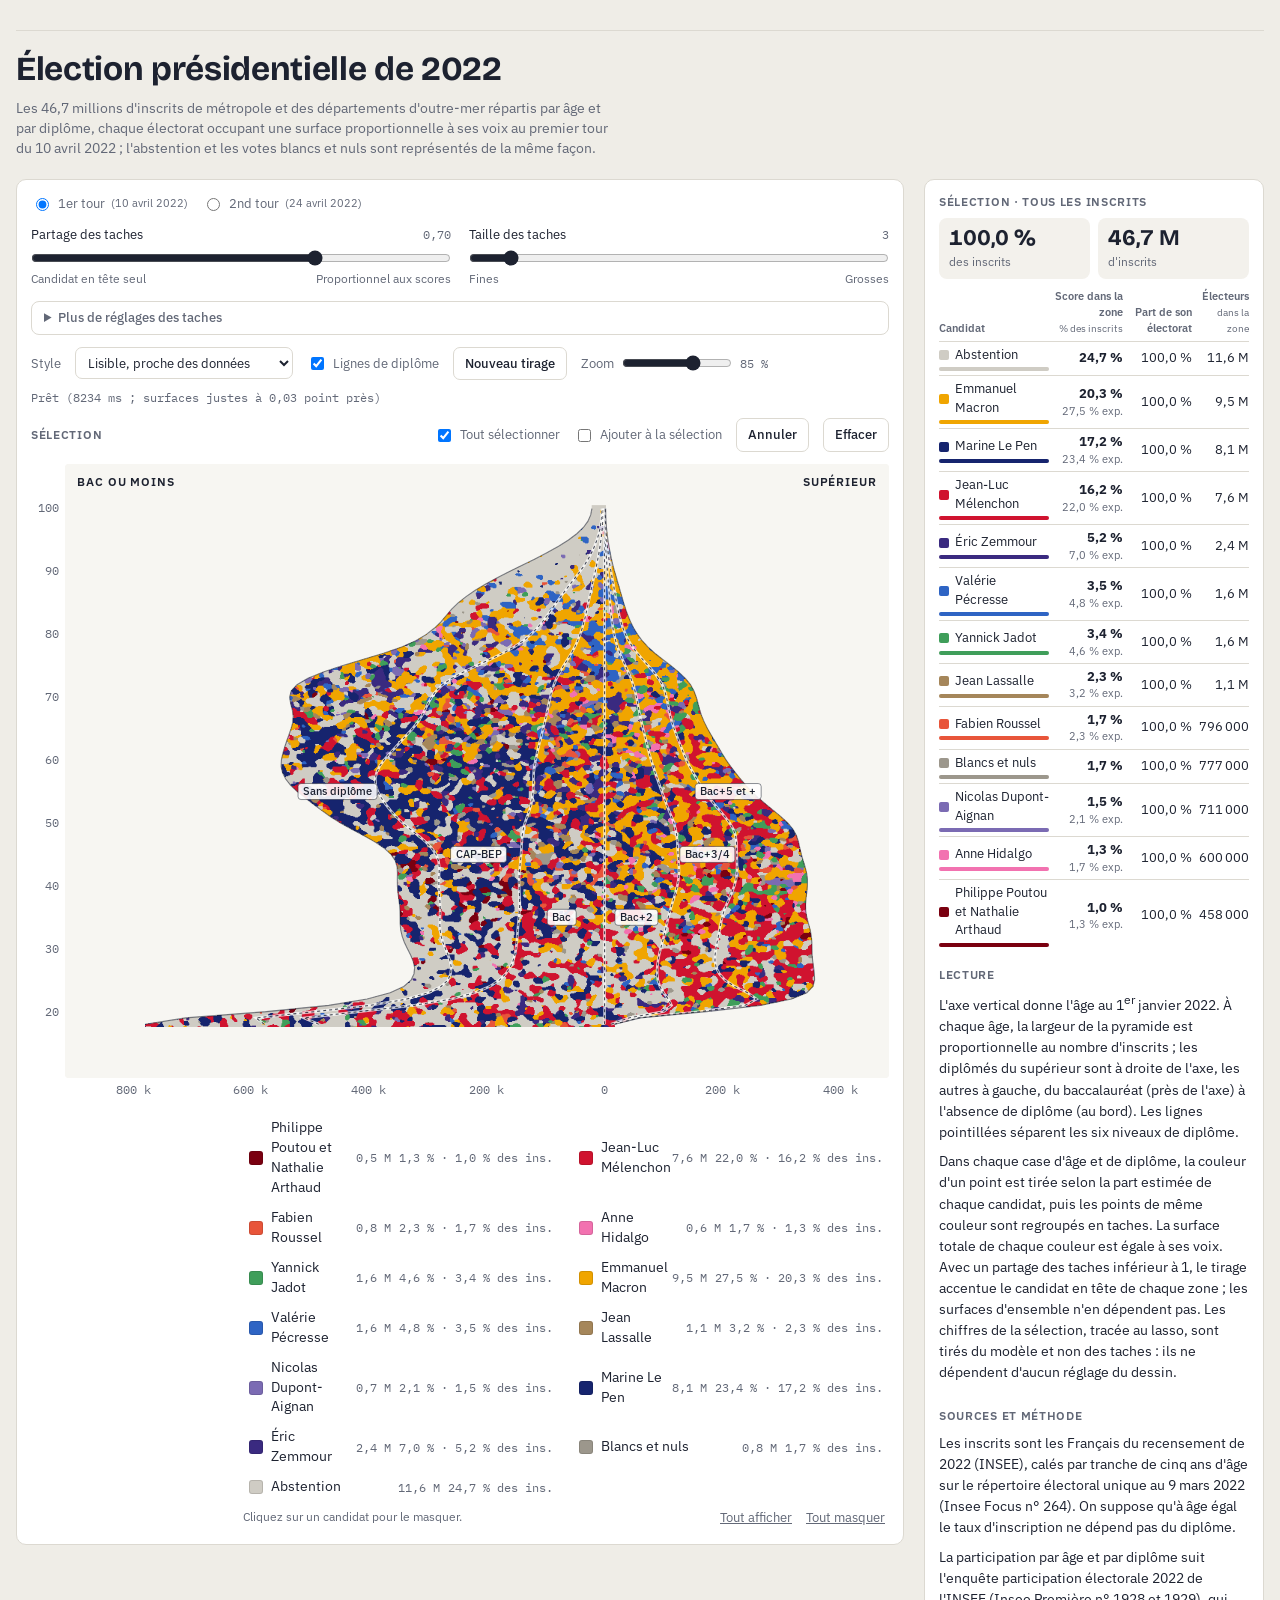
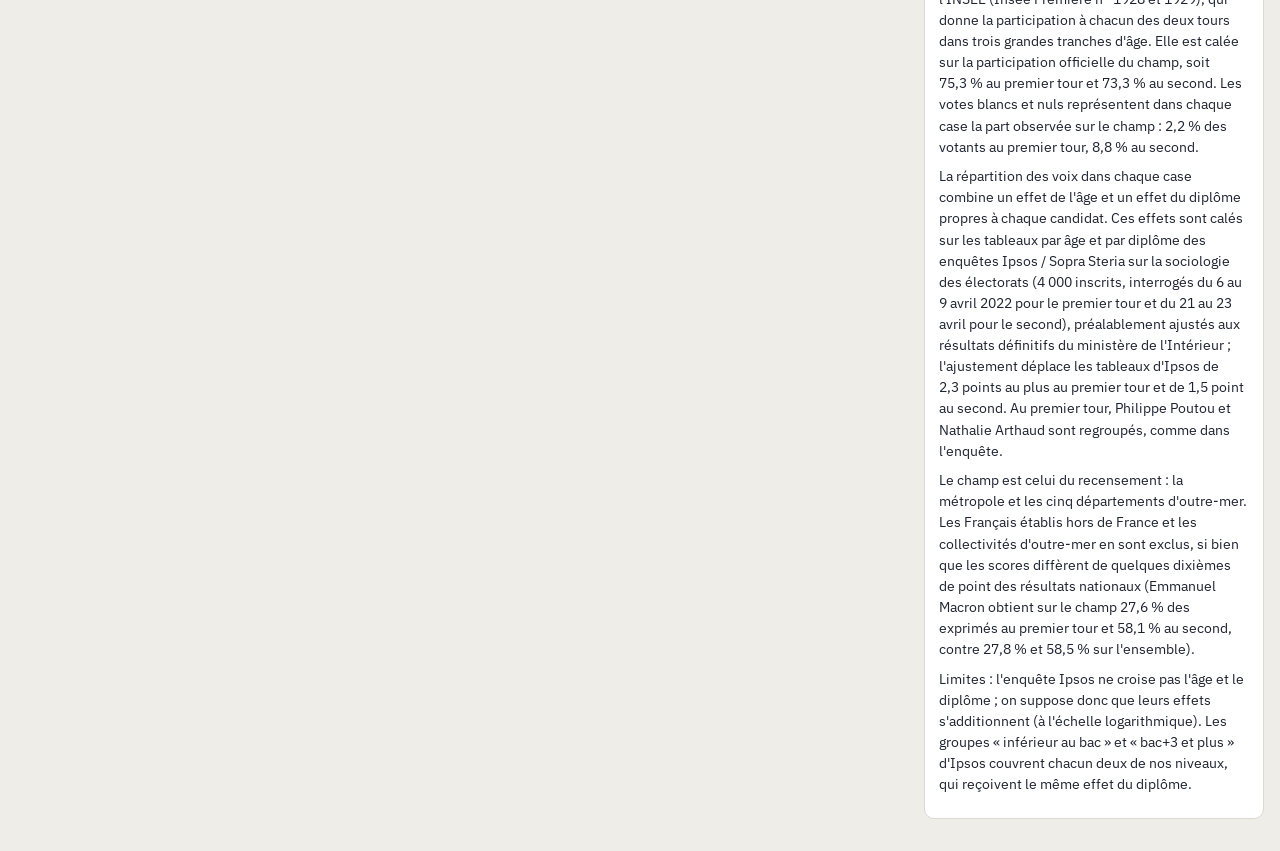
==== commit aee6eb74: "Site à jour (version f152f8c du dépôt de travail)" ====
--- a/carte-2022.html
+++ b/carte-2022.html
@@ -7,8 +7,8 @@
 <title>Carte sociale du vote, 2022</title>
 <link rel="preconnect" href="https://fonts.googleapis.com">
 <link rel="stylesheet" href="https://fonts.googleapis.com/css2?family=Bricolage+Grotesque:opsz,wght@12..96,600;12..96,700&family=IBM+Plex+Sans:wght@400;500;600&family=IBM+Plex+Mono:wght@400;500&display=swap">
-<link rel="stylesheet" href="style.css?v=ed663c0">
-<script src="theme.js?v=ed663c0"></script>
+<link rel="stylesheet" href="style.css?v=f152f8c">
+<script src="theme.js?v=f152f8c"></script>
 <style>
   .mapbox.sans-gens{grid-template-columns:0 34px minmax(0,1fr)}
   @media (max-width:700px){.mapbox.sans-gens{grid-template-columns:0 26px minmax(0,1fr)}}
@@ -118,7 +118,7 @@
     </div>
   </aside>
 </div>
-<script src="taches.js?v=ed663c0"></script>
-<script src="carte-2022.js?v=ed663c0"></script>
+<script src="taches.js?v=f152f8c"></script>
+<script src="carte-2022.js?v=f152f8c"></script>
 </body>
 </html>
--- a/style.css
+++ b/style.css
@@ -324,3 +324,5 @@
 .etranger .etr-txt{position:absolute;top:32px;left:calc(14px + var(--cote) + 8px);display:flex;flex-direction:column;align-items:flex-start;font:.7rem/1.35 var(--f-body);color:#4a5060;text-align:left;background:color-mix(in srgb,var(--paper) 85%,transparent);padding:1px 4px 2px 2px;border-radius:3px;pointer-events:auto;cursor:help}
 .etr-txt b{color:#1d2230;font-weight:600}
 @media (max-width:700px){.etranger .etr-txt span{display:none}.etranger .etr-txt{font-size:.62rem}}
+.ep-deform{grid-column:2/4;margin-top:0}
+@media (max-width:620px){.ep-deform{grid-column:auto}}
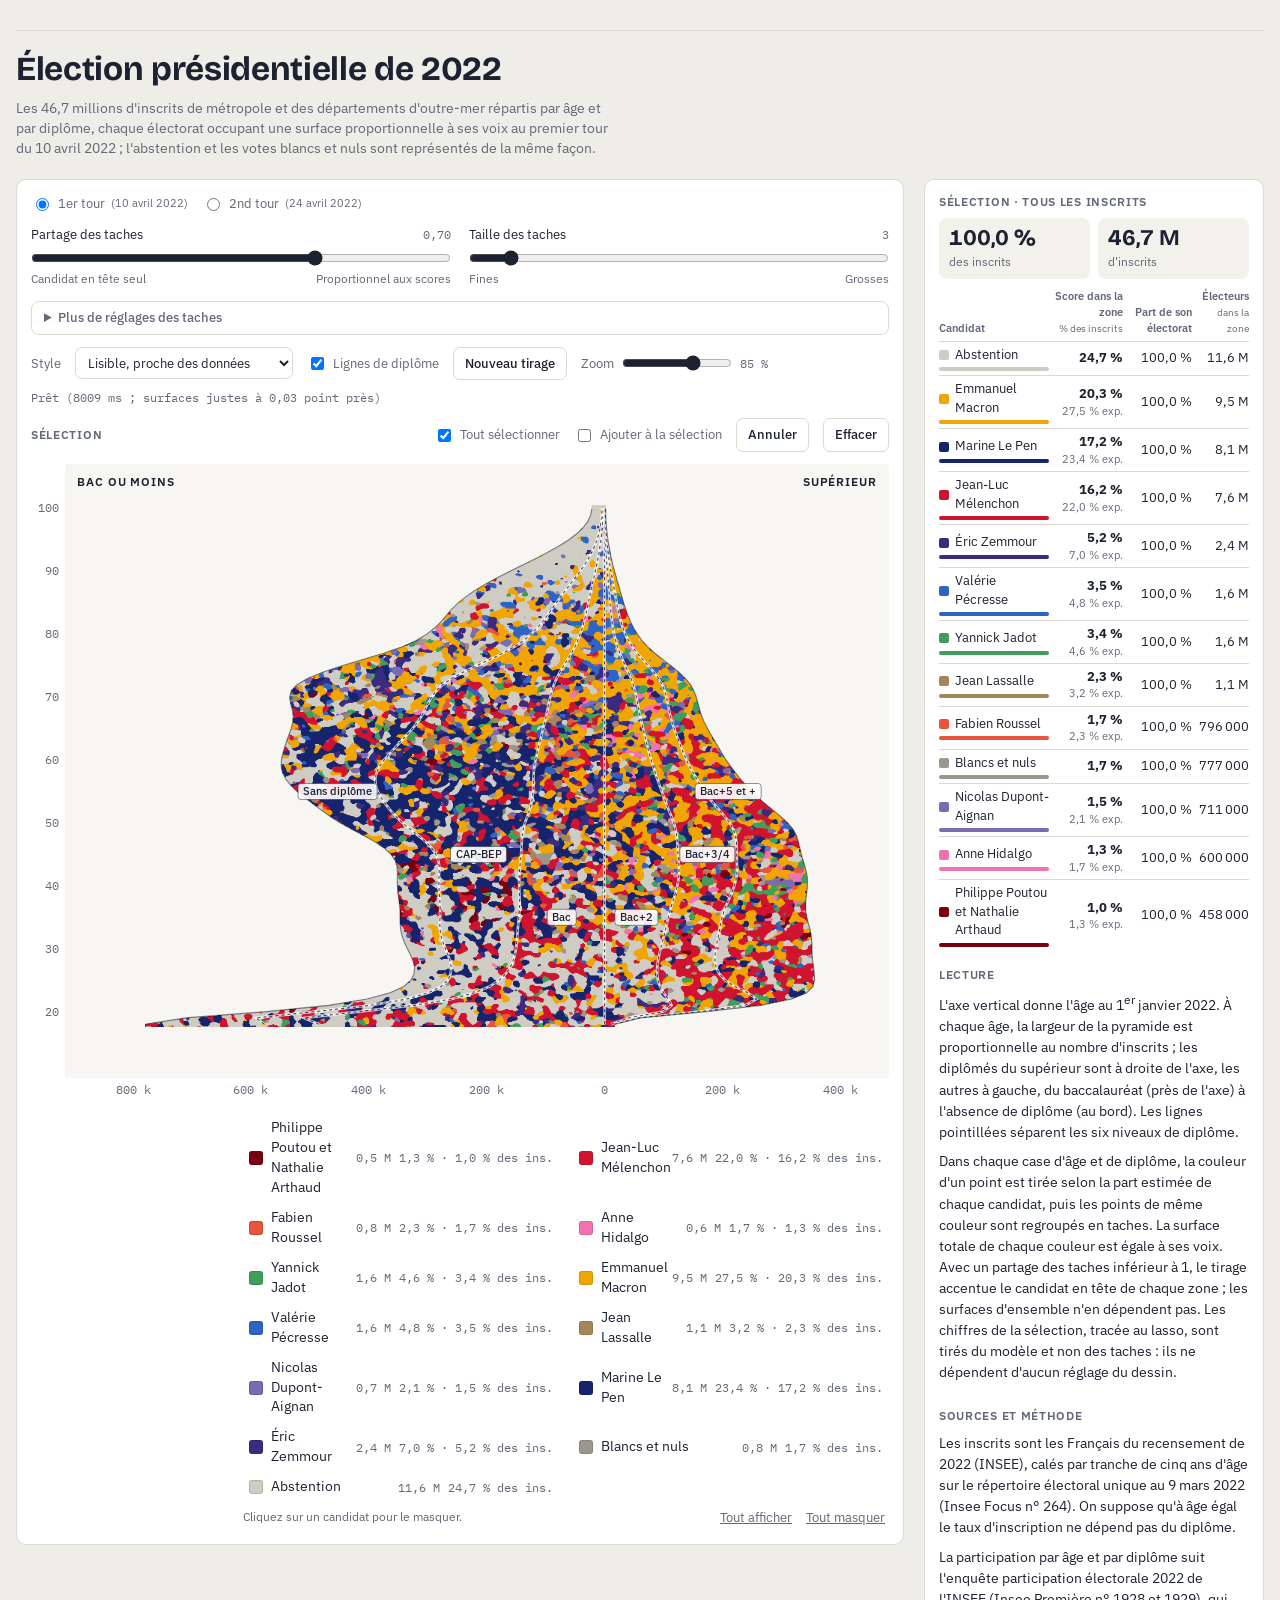
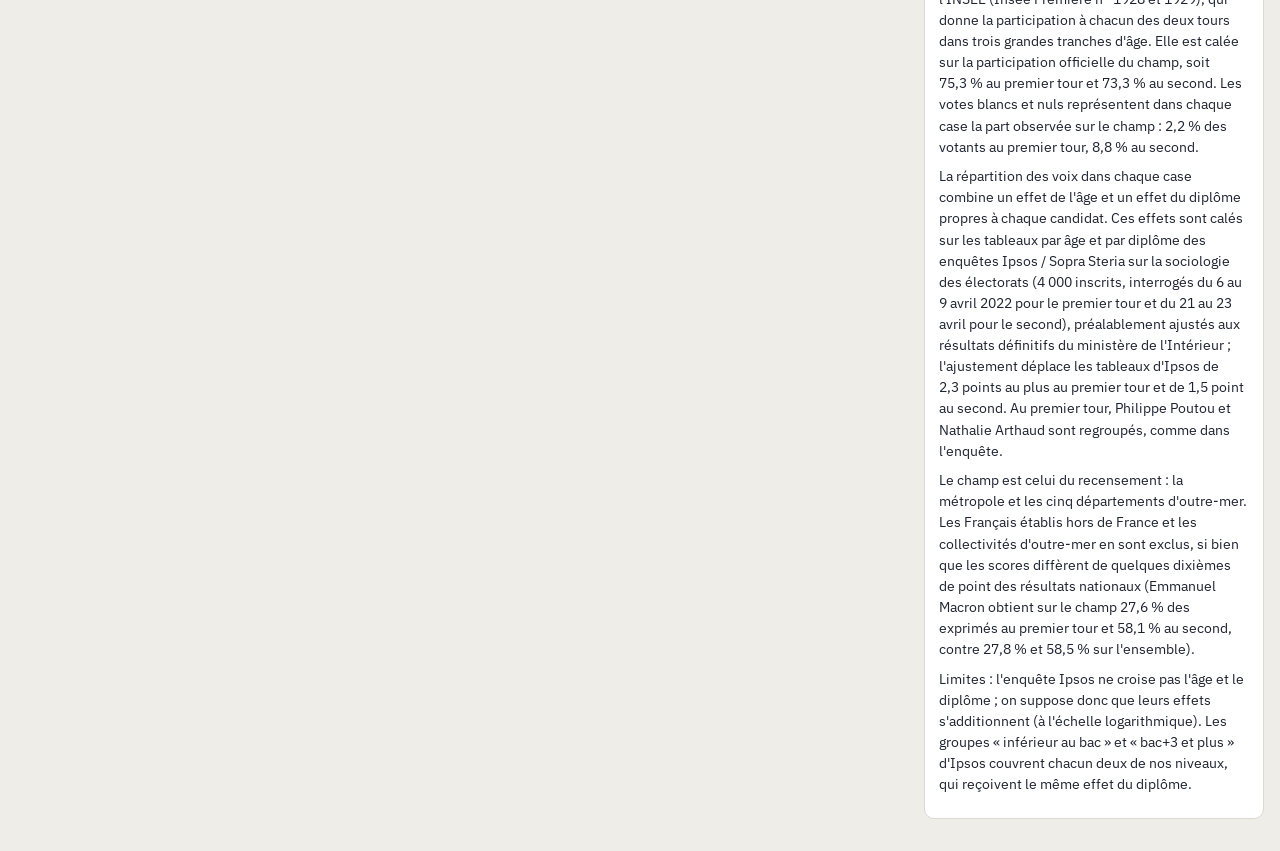
==== commit 7779c98b: "Site à jour (version 2135df0 du dépôt de travail)" ====
--- a/carte-2022.html
+++ b/carte-2022.html
@@ -7,8 +7,8 @@
 <title>Carte sociale du vote, 2022</title>
 <link rel="preconnect" href="https://fonts.googleapis.com">
 <link rel="stylesheet" href="https://fonts.googleapis.com/css2?family=Bricolage+Grotesque:opsz,wght@12..96,600;12..96,700&family=IBM+Plex+Sans:wght@400;500;600&family=IBM+Plex+Mono:wght@400;500&display=swap">
-<link rel="stylesheet" href="style.css?v=f152f8c">
-<script src="theme.js?v=f152f8c"></script>
+<link rel="stylesheet" href="style.css?v=2135df0">
+<script src="theme.js?v=2135df0"></script>
 <style>
   .mapbox.sans-gens{grid-template-columns:0 34px minmax(0,1fr)}
   @media (max-width:700px){.mapbox.sans-gens{grid-template-columns:0 26px minmax(0,1fr)}}
@@ -118,7 +118,7 @@
     </div>
   </aside>
 </div>
-<script src="taches.js?v=f152f8c"></script>
-<script src="carte-2022.js?v=f152f8c"></script>
+<script src="taches.js?v=2135df0"></script>
+<script src="carte-2022.js?v=2135df0"></script>
 </body>
 </html>
--- a/style.css
+++ b/style.css
@@ -324,5 +324,5 @@
 .etranger .etr-txt{position:absolute;top:32px;left:calc(14px + var(--cote) + 8px);display:flex;flex-direction:column;align-items:flex-start;font:.7rem/1.35 var(--f-body);color:#4a5060;text-align:left;background:color-mix(in srgb,var(--paper) 85%,transparent);padding:1px 4px 2px 2px;border-radius:3px;pointer-events:auto;cursor:help}
 .etr-txt b{color:#1d2230;font-weight:600}
 @media (max-width:700px){.etranger .etr-txt span{display:none}.etranger .etr-txt{font-size:.62rem}}
-.ep-deform{grid-column:2/4;margin-top:0}
-@media (max-width:620px){.ep-deform{grid-column:auto}}
+.ep-deform{grid-column:2/4;display:grid;grid-template-columns:1fr 1fr;gap:6px 18px}.ep-deform .loupe{margin-top:0}.ep-deform .loupe-nom{white-space:nowrap}
+@media (max-width:620px){.ep-deform{grid-column:auto;grid-template-columns:1fr}}
